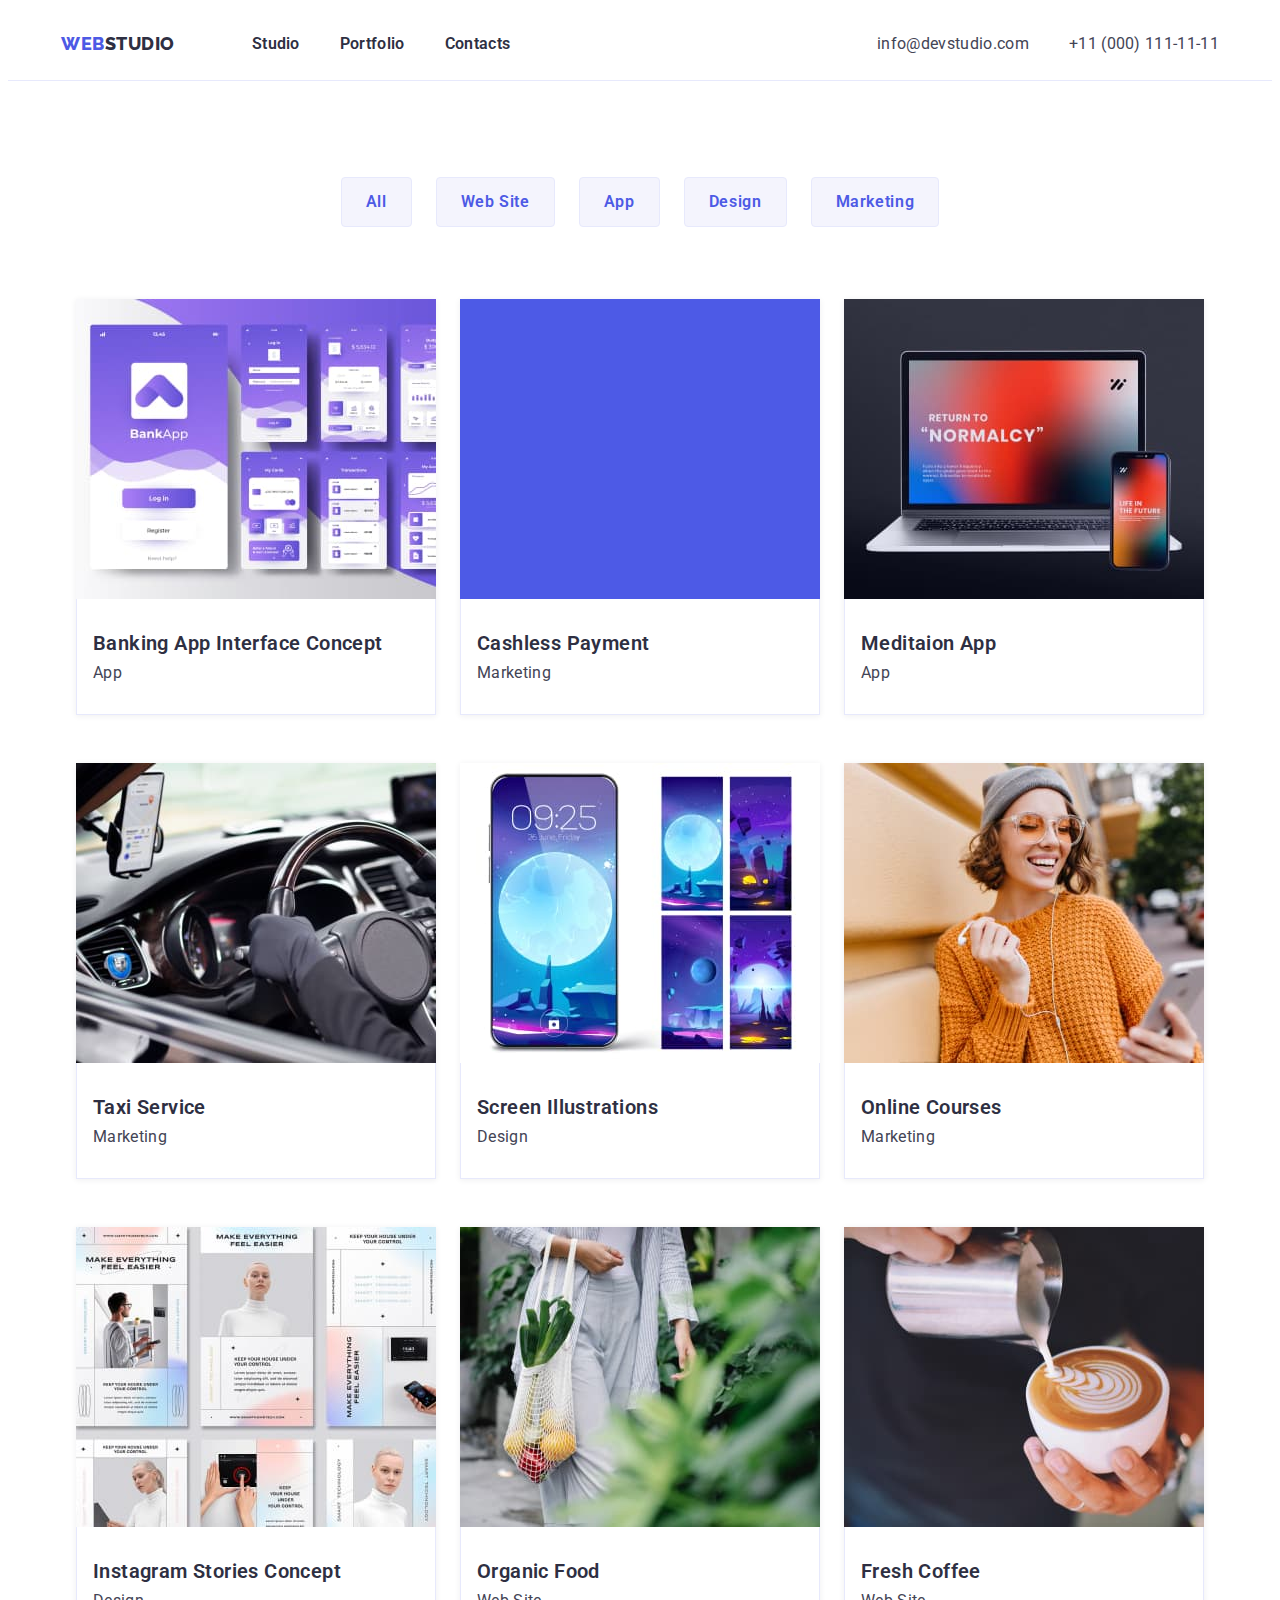
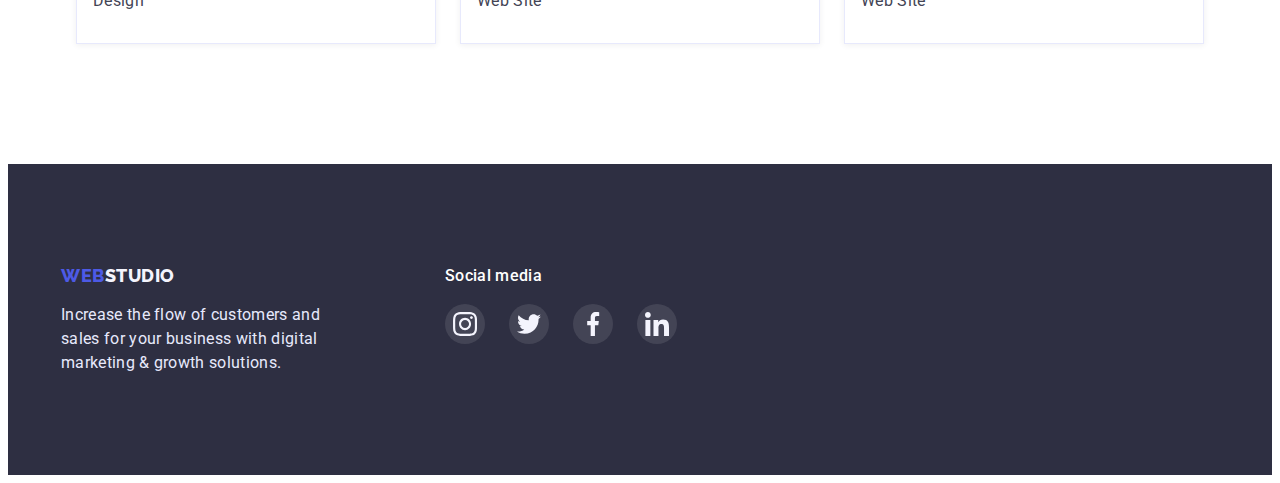
==== portfolio.html @ 1a7c651e "new commit" ====
<!DOCTYPE html>
<html lang="en">
<head>
  <meta charset="UTF-8">
  <meta http-equiv="X-UA-Compatible" content="IE=edge">
  <meta name="viewport" content="width=device-width, initial-scale=1.0">
  <title>Home_work 2</title>
  <link rel="stylesheet" href="https://cdnjs.cloudflare.com/ajax/libs/modern-normalize/1.1.0/modern-normalize.min.css" integrity="sha512-wpPYUAdjBVSE4KJnH1VR1HeZfpl1ub8YT/NKx4PuQ5NmX2tKuGu6U/JRp5y+Y8XG2tV+wKQpNHVUX03MfMFn9Q==" crossorigin="anonymous" referrerpolicy="no-referrer" />
  <link rel="stylesheet" href="./css/style.css">
  <link rel="preconnect" href="https://fonts.googleapis.com">
  <link rel="preconnect" href="https://fonts.gstatic.com" crossorigin>
  <link href="https://fonts.googleapis.com/css2?family=Raleway:wght@800&family=Roboto:wght@400;500;700&display=swap" rel="stylesheet">
</head>
<body>
  <header class="head">
    <div class="container">
      <nav class="nav-navigation">
        <div class="logo-pading">
          <a href="./index.html" class="logo">Web<span class="accent-header-logo">Studio</span></a>
        </div>


        <ul class="nav-list list">
          <li class="list-item"><a href="./" class="nav-a">Studio</a></li>
          <li class="list-item"><a href="./portfolio.html" class="nav-a"> Portfolio</a></li>
          <li class="list-item"><a href="" class="nav-a">Contacts</a></li>
        </ul>
      </nav>
      <ul class="contact list">
        <li class="contact-item"><a href="mailto:info@devstudio.com" class="contact-a">info@devstudio.com</a></li>
        <li class="contact-item"><a href="tel:+110001111111" class="contact-a">+11 (000) 111-11-11</a></li>
      </ul>
    </div>

    </header>
  <main>
    <section class="portfolio">
      <div class="container">
    <h1 class="portfolio-title visually-hidden">Portfolio</h1>
    <ul class="portfolio-button-list">
      <li class="portfolio-button list"><button type="button" class="button-item">All</button></li>
      <li class="portfolio-button list"><button type="button" class="button-item">Web Site</button></li>
      <li class="portfolio-button list"><button type="button" class="button-item">App</button></li>
      <li class="portfolio-button list"><button type="button" class="button-item">Design</button></li>
      <li class="portfolio-button list"><button type="button" class="button-item">Marketing</button></li>
    </ul>
    
    <ul class="portfolio-list list">
      <li class="portfolio-item">
        <a href="" class="text-decor">
          <img src="./img/banking_app.jpg" alt="Banking app" width="360" height="300">
          <div class="text-size">
            <h2 class="portfolio-secondly-title">Banking App Interface Concept</h2>
            <p class="portfolio-descr">App</p>
          </div>
        </a>
      </li>
      <li class="portfolio-item">
        <a href="" class="text-decor">
          <img src="./img/cashless.jpg" alt="Cashless Payment" width="360" height="300">
          <div class="text-size">
            <h2 class="portfolio-secondly-title">Cashless Payment</h2>
            <p class="portfolio-descr">Marketing</p>
          </div>
        </a>
      </li>
      <li class="portfolio-item">
         <a href="" class="text-decor">
          <img src="./img/medidation.jpg" alt="Meditaion App" width="360" height="300">
          <div class="text-size">
            <h2 class="portfolio-secondly-title">Meditaion App</h2>
            <p class="portfolio-descr">App</p>
          </div>
         </a>
      </li>
      <li class="portfolio-item">
        <a href="" class="text-decor">
          <img src="./img/taxi.jpg" alt="Taxi Service" width="360" height="300" width="360" height="300">
          <div class="text-size">
            <h2 class="portfolio-secondly-title">Taxi Service</h2>
            <p class="portfolio-descr">Marketing</p>
          </div>
        </a>
      </li>
      <li class="portfolio-item">
        <a href="" class="text-decor">
          <img src="./img/screen.jpg" alt="Screen Illustrations" width="360" height="300">
          <div class="text-size">
            <h2 class="portfolio-secondly-title">Screen Illustrations</h2>
            <p class="portfolio-descr">Design</p>
          </div>
        </a>
      </li>
      <li class="portfolio-item">
        <a href="" class="text-decor">
          <img src="./img/online.jpg" alt="Online Courses" width="360" height="300">
          <div class="text-size">
            <h2 class="portfolio-secondly-title">Online Courses</h2>
            <p class="portfolio-descr">Marketing</p>
          </div>
        </a>
      </li>
      <li class="portfolio-item">
        <a href="" class="text-decor">
          <img src="./img/instagram.jpg" alt="Stories Concept" width="360" height="300">
          <div class="text-size">
            <h2 class="portfolio-secondly-title">Instagram Stories Concept</h2>
            <p class="portfolio-descr">Design</p>
          </div>
        </a>
      </li>
      <li class="portfolio-item">
        <a href=""class="text-decor"> 
          <img src="./img/food.jpg" alt="Organic Food" width="360" height="300">
          <div class="text-size">
            <h2 class="portfolio-secondly-title">Organic Food</h2>
            <p class="portfolio-descr">Web Site</p>
          </div>
        </a>
      </li>
      <li class="portfolio-item">
        <a href="" class="text-decor">
          <img src="./img/coffe.jpg" alt="Coffe" width="360" height="300">
          <div class="text-size">
            <h2 class="portfolio-secondly-title">Fresh Coffee</h2>
            <p class="portfolio-descr">Web Site</p>
          </div>
        </a>
      </li>
    </ul>
  </div>
  </section>


  </main>
  <footer class="foot">
    <div class="container">
      <div class="footer-text-information">
        <a href="./index.html" class="logo foot-logo"
        >Web<span class="accent-footer-logo">Studio</span></a>
      <p class="foot-text foot-footer">
        Increase the flow of customers and sales for your business with
        digital marketing & growth solutions.
      </p>
      </div>

      <div class="footer-icons-information">
        <p class="soc-text">Social media</p>
        <ul class="social-foot-list list">
          <li class="social-item">
            <a href="" class="social-link">
              <svg class="foot-icons" width="24" height="24">
                <use href="./img/symbol-defs.svg#icon-instagram"></use>
              </svg>
            </a>
          </li>
          <li class="social-item">
            <a href="" class="social-link">
              <svg class="foot-icons" width="24" height="24">
                <use href="./img/symbol-defs.svg#icon-twitter-1"></use>
              </svg>
            </a>
          </li>
          <li class="social-item">
            <a href="" class="social-link">
              <svg class="foot-icons" width="24" height="24">
                <use href="./img/symbol-defs.svg#icon-facebook"></use>
              </svg>
            </a>
          </li>
          <li class="social-item">
            <a href="" class="social-link">
              <svg class="foot-icons" width="24" height="24">
                <use href="./img/symbol-defs.svg#icon-linkedin-1"></use>
              </svg>
            </a>
          </li>
        </ul>
      </div>

    </div>
  </footer>

  
</body>
</html>
---- css/style.css ----
/* colors button  #4D5AE5 */
/* primary colors  headlines #2E2F42 */
/* colors text #434455 */
/* text in footer  #E7E9FC */
/* h1 button text #FFFFFF */

:root {
  --primary-button-color:#4D5AE5;
  --color-headlines:#2E2F42;
  --color-text:#434455;
  --footer-text:#E7E9FC;
  --button-h1:#FFFFFF;
  --button-hover: #404BBF;
  --button-portfolio:  #F4F4FD;
  --icons-hover: #31D0AA;
}


body {
  font-family: 'Roboto', sans-serif;
  font-weight: 500;
  color: var(--color-text);
}
img {
  display: block;
  width: 100%;
  height: auto;

}

 .list {
  list-style: none;
 }



 .visually-hidden {
  position: absolute;
    white-space: nowrap;
    width: 1px;
    height: 1px;
    overflow: hidden;
    border: 0;
    padding: 0;
    clip: rect(0 0 0 0);
    clip-path: inset(50%);
    margin: -1px;
} 
.container {
  width: 1158px;
  margin-left: auto;
  margin-right: auto;
  padding-left: 15px;
  padding-right: 15px;
}

/* ----LOGO---- */
.logo {
  font-family: 'Raleway',sans-serif;
  font-weight: 800;
  font-size: 18px;
  line-height: 1.33;
  align-items: center;
  letter-spacing: 0.03em;
  text-transform: uppercase;
  color: var(--primary-button-color);
  text-decoration: none;
  display: block;

  margin-right: 77px;



}
.logo-pading {
  padding-top: 24px;
  padding-bottom: 24px;
}
.accent-header-logo{
  color: var(--color-headlines)

}
p, h1, h2,h3,h4,h5,h6 {
  margin: 0;
}
ul,ol {
  margin: 0;
  padding-left: 0;;
}

/* ----HEADER---- */
.head {
  /* position: absolute;
  width: 1440px;
  height: 72px;
  left: 0px;
  top: 0px; */
  background: var(--button-h1);
  border-bottom: 1px solid #E7E9FC;
  /* padding-top: 24px;
  padding-bottom: 24px; */
  
}
.head > .container {
  display: flex;
  align-items: center;
}
.nav-navigation {
  display: flex;
  align-items:center;
}

.nav-list {
  display: flex;
  gap: 40px;
}
.list-item {
  font-weight: 600;
  font-size: 16px;
  line-height: 1.5;
  letter-spacing: 0.02em;
  color: var(--color-headlines);
  text-decoration: none;
 

}
.contact {
  display: flex;
  margin-left: auto;
  gap: 40px;
}
.contact-item {
  
}

.nav-a {
  text-decoration: none;
  font-weight: 600;
  font-size: 16px;
  line-height: 1.5;
  letter-spacing: 0.02em;
  color: var(--color-headlines);
  padding-top: 24px;
  padding-bottom: 24px;
}

.nav-a:hover,
.nav-a:focus {
  color: var(--primary-button-color);
}

.contact-a:hover,
.contact-a:focus {
  color: var(--primary-button-color);
}

/* .contact-item:hover,
.contact-item:focus {
  color: #4D5AE5;
} */

.contact-a {
  font-weight: 400;
  font-size: 16px;
  line-height: 1.5;
  letter-spacing: 0.02em;
  color: var(--color-text);
  text-decoration: none;
}

/* ----HERO---- */

.hero {
  display: flex;
  background: var(--color-headlines);
  max-width: 1440px;
  text-align: center;
  padding-top: 192px;
  padding-bottom: 192px;
  background-image: linear-gradient(
    rgba(46, 47, 66, 0.7), 
    rgba(46, 47, 66, 0.7)),
   url(../img/people-office\ 1.jpg);
  background-repeat: no-repeat;
  background-position: center;
  background-size:cover;
}
.hero-title {
  width: 494px;
  font-weight: 700;
  font-size: 56px;
  line-height: 1.07;
  text-align: center;
  color: var(--button-h1);
  margin-bottom: 48px;
  margin-right: auto;
  margin-left: auto;
}
.hero-button {
  font-family: inherit;
  display: inline-block;
  min-width: 169px;
  height: 56px;
  background: var(--primary-button-color);
  color: var(--button-h1);
  font-weight: 500;
  font-size: 16px;
  border-radius: 4px;
  padding: 16px 32px;
  text-align: center;
  border: 1px solid transparent;
  cursor: pointer;


}

.hero-button:hover,
.hero-button:focus {
  background: var(--button-hover);
  box-shadow: 0px 4px 4px rgba(0, 0, 0, 0.15);
}

/* ----SKILLS---- */
.skills {
  padding-top: 120px;
  padding-bottom: 120px;
}
.skills-title {
}
.skills-list {
  display: flex;
  gap: 24px;
}
.skills-item {
  width: 264px;
}

.skills-item::before {
  content: '';
  display: block;
  width: 264px;
  height: 112px;
  background-color:var(--button-portfolio);
  background-position: center;
  background-size: contain;
  background-repeat: no-repeat;
  border: 1px solid var(--button-portfolio);

}
.skills-item:nth-child(1)::before {
  background-image: url(../img/strategy.svg);
}

.skills-item:nth-child(2)::before {
  background-image: url(../img/punctuality.svg);
}

.skills-item:nth-child(3)::before {
  background-image: url(../img/diligence.svg);
}

.skills-item:nth-child(4)::before {
  background-image: url(../img/astronaut.svg);
}
.skills-pre-title {
  font-weight: 600;
  font-size: 20px;
  line-height: 1.2;
  letter-spacing: 0.02em;
  color: var(--color-headlines);
  margin-bottom: 8px;
  margin-top: 8px;
}
.skills-text {
  font-weight: 400;
  font-size: 16px;
  line-height: 1.5;
  letter-spacing: 0.02em;
}


/* ----WORK---- */
.work {
  padding-bottom: 120px;
}
.work-title {
  font-weight: 800;
  font-size: 36px;
  line-height: 1.11;
  text-align: center;
  letter-spacing: 0.02em;
  text-transform: capitalize;
  color: var(--color-headlines);
  margin-bottom: 72px;

}
.work-list {

  display: flex;
  gap: 24px;

}
.work-item {
}

/* ----TEAM---- */
.team {
  background:#F4F4FD;
  padding-top: 120px;
  padding-bottom: 120px;
}
.team-title {
  font-weight: 600;
  font-size: 36px;
  line-height: 1.11;
  text-align: center;
  letter-spacing: 0.02em;
  text-transform: capitalize;
  color: var(--color-headlines);

  margin-bottom: 72px;
}
.team-list {
  /* padding-left: 156px; */
  /* padding-right: 156px;
  padding-bottom: 120px; */
  display: flex;
  gap: 24px;



}
.team-item {
  
}

.team-name {
  font-weight: 600;
  font-size: 20px;
  line-height: 1.2;
  letter-spacing: 0.02em;
  color: var(--color-headlines);
  text-align: center;

}

.team-text {
  font-weight: 400;
  font-size: 16px;
  line-height: 1.5;
  letter-spacing: 0.02em;
  margin-top: 8px;
  text-align: center;
  margin-bottom: 8px;

}
.description {
  padding-top: 32px;
  padding-bottom: 32px;
  background: #FFFFFF;
  box-shadow: 0px 1px 6px rgba(46, 47, 66, 0.08), 0px 1px 1px rgba(46, 47, 66, 0.16), 0px 2px 1px rgba(46, 47, 66, 0.08);
  border-radius: 0px 0px 4px 4px;
  
}
.icons-soc {
  display: flex;
  justify-content: center;
  gap: 24px;
}
.icons-soc-item {
  width: 40px;
  height: 40px;
}
.icons-soc-link {
  width: 100%;
  height: 100%;
  background-color:var(--primary-button-color);
  border-radius: 50%;
  display: flex;
  align-items: center;
  justify-content: center;
}
/* ----CUSTOMERS---- */
.customers {
}
.section-customers {
  padding-top: 130px;
  padding-bottom: 120px;
}
.customers-title {
  font-weight: 600;
  font-size: 36px;
  line-height: 1.11;
  text-align: center;
  letter-spacing: 0.02em;
  text-transform: capitalize;
  color: var(--color-headlines);
  margin-bottom: 72px;
}
.customers-list {
  display: flex;
  gap: 24px;
}
.customers-item {
  width: calc((100% - 168px) / 6);
  height: 88px;

}
.customers-link {
  width: 100%;
  height: 100%;
  border: 1px solid #8E8F99;
  border-radius: 4px;
  display: flex;
  align-items: center;
  justify-content: center;
}
.customers-link:hover,
.customers-link:focus {
  border: 1px solid var(--primary-button-color);
  fill:var(--primary-button-color);
}
.customers-icons {
}
.customers-icons:hover,
.customers-icons:focus {
  fill:var(--primary-button-color);
}


/* ----FOOTER---- */
.foot {
  background: var(--color-headlines);
  padding-top: 100px;
  padding-bottom: 100px;
}

.foot > .container {
  display: flex;
}

.accent-footer-logo {
  color: #F4F4FD;

}
.foot-text {
  font-weight: 400;
  font-size: 16px;
  line-height: 1.5;
  letter-spacing: 0.02em;
  color: var(--footer-text);
  margin-top: 16px;

}
.foot-logo {
  
}

.foot-footer {
  width: 264px;
  
}
.soc-text {
  font-style: normal;
  font-weight: 500;
  font-size: 16px;
  line-height: 1.5;
  letter-spacing: 0.02em;
  color: #FFFFFF;
  margin-left: 120px;
  margin-bottom: 16px;
}
.social-foot-list {
  display: flex;
  gap: 24px;
  margin-left: 120px;

}
.social-item {
  width: 40px;
  height: 40px;
}
.social-link {
  width: 100%;
  height: 100%;
  background: rgba(255, 255, 255, 0.1);
  border-radius:50%;
  display: flex;
  align-items: center;
  justify-content: center;

}
.social-link:hover,
.social-link:focus {
  background:var(--icons-hover);
}
.foot-icons {
  fill: #F4F4FD;;
}
.footer-text-information {

}
.footer-icons-information {

}

/* ----PORTFOLIO---- */

.portfolio {
  background: var(--button-h1);
  padding-top: 96px;
}
.portfolio-title {
}
.portfolio-button-list {
  margin-bottom: 72px;
  display: flex;
  gap: 24px;
  justify-content: center;



}
.portfolio-button {


}
.button-item {
  font-family: inherit;
  font-weight: 600;
  font-size: 16px;
  line-height: 1.5;
  text-align: center;
  letter-spacing: 0.04em;
  color: var(--primary-button-color);
  background: var(--button-portfolio);
  cursor: pointer;
  border: 1px solid #E7E9FC;
  border-radius: 4px;
  padding: 12px 24px;


  
}

.button-item:hover,
.button-item:focus {
  background: var(--primary-button-color);
  color: var(--button-portfolio);
  box-shadow: 0px 3px 1px rgba(0, 0, 0, 0.1), 0px 2px 1px rgba(0, 0, 0, 0.08), 0px 2px 2px rgba(0, 0, 0, 0.12); 
}

.portfolio-list {
  display: flex;
  flex-wrap: wrap;
  gap: 48px 24px;
  justify-content: center;
  padding-bottom: 120px;
}
.portfolio-item {
  box-shadow: 0px 1px 6px rgba(46, 47, 66, 0.08);
  
}
.portfolio-item:focus,
.portfolio-item:hover {
  box-shadow: 0px 1px 6px rgba(46, 47, 66, 0.08), 0px 1px 1px rgba(46, 47, 66, 0.16), 0px 2px 1px rgba(46, 47, 66, 0.08);
}

.portfolio-secondly-title {
  font-weight: 600;
  font-size: 20px;
  line-height: 1.2;
  letter-spacing: 0.02em;
  color: var(--color-headlines);
  margin-bottom: 8px;

}
.portfolio-descr {
  font-weight: 400;
  font-size: 16px;
  line-height: 1.2;
  letter-spacing: 0.02em;
  color:var(--color-text)

}
.text-decor{
  text-decoration: none;
}

.text-size {
  padding-top: 32px;
  padding-bottom: 32px;
  padding-left: 16px;
  background: #FFFFFF;
  border: 1px solid #E7E9FC;
  border-top: none;
  
}
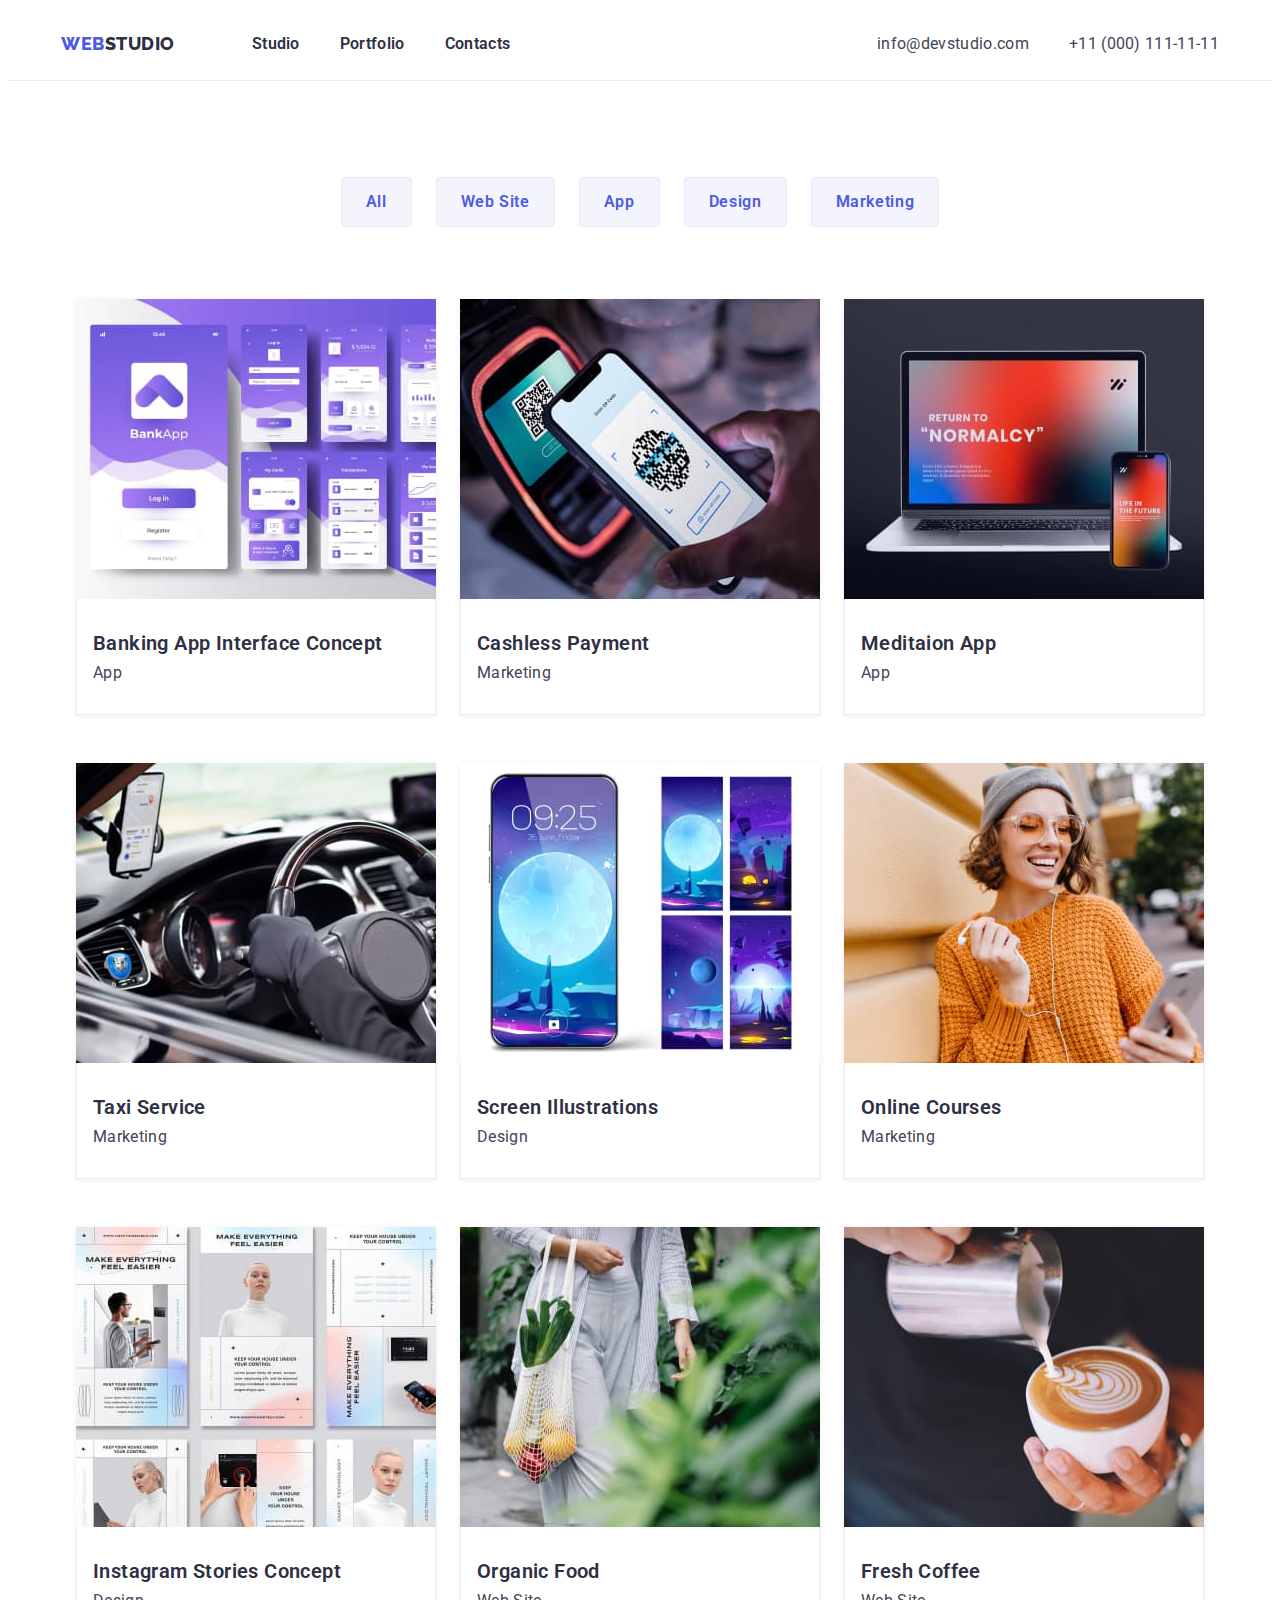
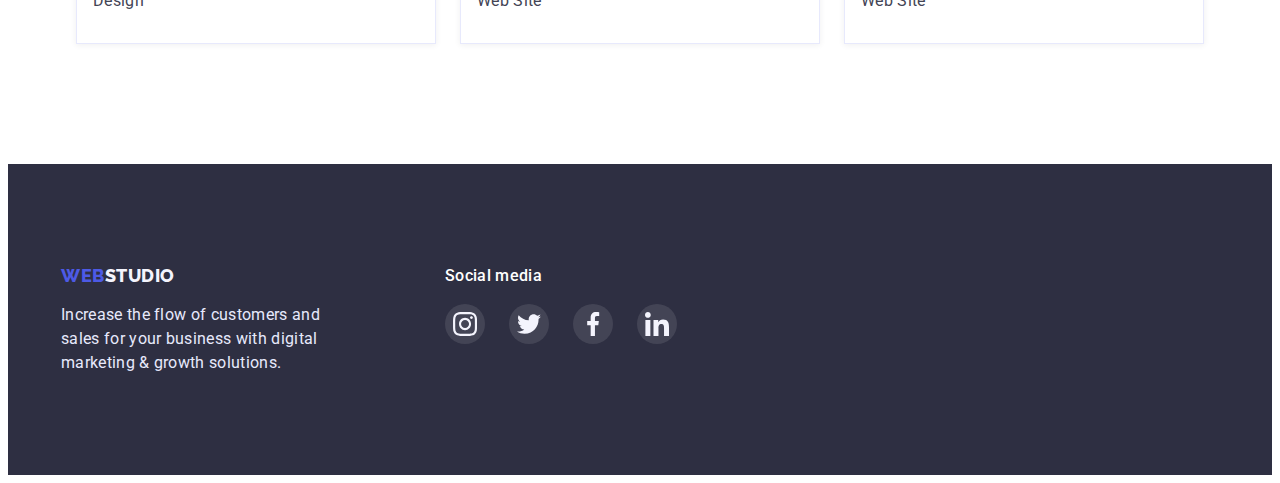
==== commit f2b47c20: "new" ====
--- a/portfolio.html
+++ b/portfolio.html
@@ -57,7 +57,7 @@
       </li>
       <li class="portfolio-item">
         <a href="" class="text-decor">
-          <img src="./img/cashless.jpg" alt="Cashless Payment" width="360" height="300">
+          <img src="./img/cashments.jpg" alt="Cashless Payment" width="360" height="300">
           <div class="text-size">
             <h2 class="portfolio-secondly-title">Cashless Payment</h2>
             <p class="portfolio-descr">Marketing</p>
--- a/css/style.css
+++ b/css/style.css
@@ -184,6 +184,8 @@
   background-repeat: no-repeat;
   background-position: center;
   background-size:cover;
+  margin-left: auto;
+  margin-right: auto;
 }
 .hero-title {
   width: 494px;
@@ -232,10 +234,23 @@
   gap: 24px;
 }
 .skills-item {
+  
+}
+.section-skills-icons {
   width: 264px;
-}
-
-.skills-item::before {
+  height: 112px;
+  background-color:var(--button-portfolio);
+  display: flex;
+  justify-content: center;
+  align-items: center;
+  background-size: cover;
+  border-radius: 4px;
+  cursor: pointer;
+}
+.skills-icons {
+}
+
+/* .skills-item::before {
   content: '';
   display: block;
   width: 264px;
@@ -261,7 +276,7 @@
 
 .skills-item:nth-child(4)::before {
   background-image: url(../img/astronaut.svg);
-}
+} */
 .skills-pre-title {
   font-weight: 600;
   font-size: 20px;
@@ -380,10 +395,11 @@
   align-items: center;
   justify-content: center;
 }
+.icons-soc-link:hover {
+  background-color:var(--button-hover);
+}
 /* ----CUSTOMERS---- */
 .customers {
-}
-.section-customers {
   padding-top: 130px;
   padding-bottom: 120px;
 }
@@ -402,7 +418,7 @@
   gap: 24px;
 }
 .customers-item {
-  width: calc((100% - 168px) / 6);
+  width: calc((100% - 120px) / 6);
   height: 88px;
 
 }
@@ -415,17 +431,18 @@
   align-items: center;
   justify-content: center;
 }
+.customers-icons {
+  fill: #8e8f99;
+}
 .customers-link:hover,
 .customers-link:focus {
   border: 1px solid var(--primary-button-color);
+}
+.customers-link:hover .customers-icons,
+.customers-link:focus .customers-icons {
   fill:var(--primary-button-color);
 }
-.customers-icons {
-}
-.customers-icons:hover,
-.customers-icons:focus {
-  fill:var(--primary-button-color);
-}
+
 
 
 /* ----FOOTER---- */
@@ -467,13 +484,11 @@
   line-height: 1.5;
   letter-spacing: 0.02em;
   color: #FFFFFF;
-  margin-left: 120px;
   margin-bottom: 16px;
 }
 .social-foot-list {
   display: flex;
   gap: 24px;
-  margin-left: 120px;
 
 }
 .social-item {
@@ -501,7 +516,7 @@
 
 }
 .footer-icons-information {
-
+  margin-left: 120px;
 }
 
 /* ----PORTFOLIO---- */
@@ -548,6 +563,7 @@
   background: var(--primary-button-color);
   color: var(--button-portfolio);
   box-shadow: 0px 3px 1px rgba(0, 0, 0, 0.1), 0px 2px 1px rgba(0, 0, 0, 0.08), 0px 2px 2px rgba(0, 0, 0, 0.12); 
+  border-color: var(--primary-button-color);
 }
 
 .portfolio-list {
@@ -561,8 +577,8 @@
   box-shadow: 0px 1px 6px rgba(46, 47, 66, 0.08);
   
 }
-.portfolio-item:focus,
-.portfolio-item:hover {
+.text-decor:focus,
+.text-decor:hover {
   box-shadow: 0px 1px 6px rgba(46, 47, 66, 0.08), 0px 1px 1px rgba(46, 47, 66, 0.16), 0px 2px 1px rgba(46, 47, 66, 0.08);
 }
 
@@ -585,6 +601,7 @@
 }
 .text-decor{
   text-decoration: none;
+  display: block;
 }
 
 .text-size {
